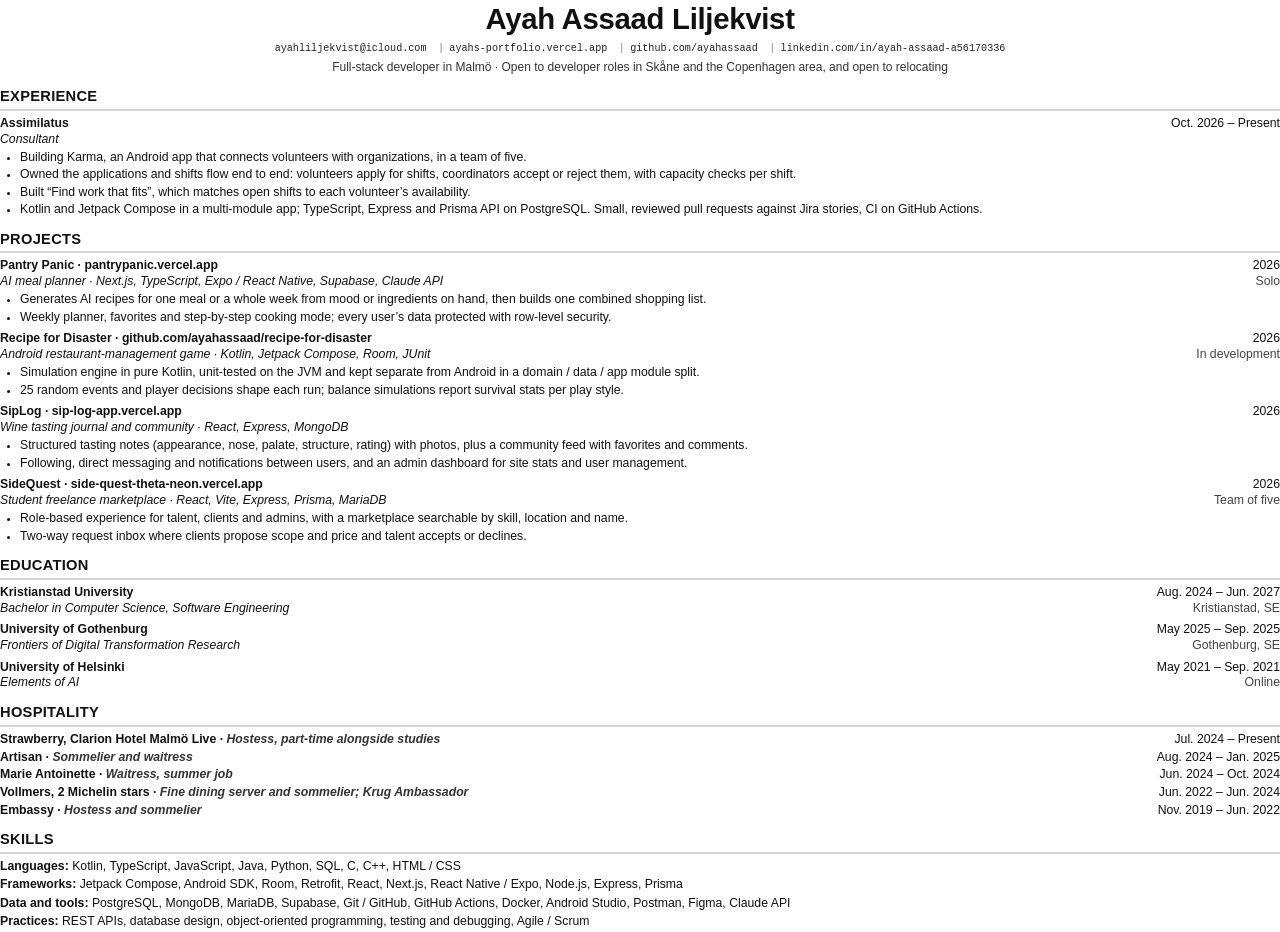
==== cv/cv.html @ b3621c0b "Update the CV: add Assimilatus, Karma and Recipe for Disaster, match the site, fit on one page" ====
<!DOCTYPE html>
<!-- Source for assets/Ayah-Liljekvist-CV.pdf. Edit this file, then run
     cv/build.sh to regenerate the PDF. -->
<html lang="en">
<meta charset="utf-8">
<title>Ayah Assaad Liljekvist · CV</title>
<style>
  @page { size: A4; margin: 11mm 14mm 10mm; }
  * { box-sizing: border-box; }
  body { margin: 0; font-family: "Helvetica Neue", Helvetica, Arial, sans-serif; font-size: 9.2pt; line-height: 1.28; color: #111; }
  a { color: inherit; text-decoration: none; }
  h1 { margin: 0; text-align: center; font-size: 22pt; font-weight: 700; letter-spacing: -.01em; }
  .contact { margin-top: 4pt; text-align: center; font-family: Menlo, "SF Mono", monospace; font-size: 7.6pt; white-space: nowrap; color: #222; }
  .contact span + span::before { content: "|"; margin: 0 4pt; color: #888; }
  .tagline { margin-top: 3pt; text-align: center; font-size: 9pt; color: #333; }
  h2 { margin: 9pt 0 4pt; padding-bottom: 2pt; border-bottom: 2.2pt solid #d5d5d5; font-size: 11pt; font-weight: 700; text-transform: uppercase; letter-spacing: .02em; }
  .entry { margin-bottom: 4.5pt; break-inside: avoid; }
  .row { display: flex; justify-content: space-between; gap: 12pt; }
  .row .l { font-weight: 700; }
  .row .r { white-space: nowrap; }
  .row.sub .l { font-weight: 400; font-style: italic; }
  .row.sub .r { color: #444; }
  ul { margin: 2pt 0 0; padding-left: 15pt; }
  li { margin-bottom: 1.2pt; }
  li::marker { font-size: 8pt; }
  .compact .row { margin-bottom: 1.5pt; }
  .compact .l b { font-weight: 700; }
  .compact .l i { color: #333; }
  .skills p { margin: 0 0 2pt; }
  .skills b { font-weight: 700; }
</style>

<h1>Ayah Assaad Liljekvist</h1>
<div class="contact">
  <span><a href="mailto:ayahliljekvist@icloud.com">ayahliljekvist@icloud.com</a></span>
  <span><a href="https://ayahs-portfolio.vercel.app">ayahs-portfolio.vercel.app</a></span>
  <span><a href="https://github.com/ayahassaad">github.com/ayahassaad</a></span>
  <span><a href="https://www.linkedin.com/in/ayah-assaad-a56170336/">linkedin.com/in/ayah-assaad-a56170336</a></span>
</div>
<div class="tagline">Full-stack developer in Malmö · Open to developer roles in Skåne and the Copenhagen area, and open to relocating</div>

<h2>Experience</h2>
<div class="entry">
  <div class="row"><span class="l">Assimilatus</span><span class="r">Oct. 2026 – Present</span></div>
  <div class="row sub"><span class="l">Consultant</span><span class="r"></span></div>
  <ul>
    <li>Building Karma, an Android app that connects volunteers with organizations, in a team of five.</li>
    <li>Owned the applications and shifts flow end to end: volunteers apply for shifts, coordinators accept or reject them, with capacity checks per shift.</li>
    <li>Built “Find work that fits”, which matches open shifts to each volunteer’s availability.</li>
    <li>Kotlin and Jetpack Compose in a multi-module app; TypeScript, Express and Prisma API on PostgreSQL. Small, reviewed pull requests against Jira stories, CI on GitHub Actions.</li>
  </ul>
</div>

<h2>Projects</h2>
<div class="entry">
  <div class="row"><span class="l">Pantry Panic · <a href="https://pantrypanic.vercel.app">pantrypanic.vercel.app</a></span><span class="r">2026</span></div>
  <div class="row sub"><span class="l">AI meal planner · Next.js, TypeScript, Expo / React Native, Supabase, Claude API</span><span class="r">Solo</span></div>
  <ul>
    <li>Generates AI recipes for one meal or a whole week from mood or ingredients on hand, then builds one combined shopping list.</li>
    <li>Weekly planner, favorites and step-by-step cooking mode; every user’s data protected with row-level security.</li>
  </ul>
</div>
<div class="entry">
  <div class="row"><span class="l">Recipe for Disaster · <a href="https://github.com/ayahassaad/recipe-for-disaster">github.com/ayahassaad/recipe-for-disaster</a></span><span class="r">2026</span></div>
  <div class="row sub"><span class="l">Android restaurant-management game · Kotlin, Jetpack Compose, Room, JUnit</span><span class="r">In development</span></div>
  <ul>
    <li>Simulation engine in pure Kotlin, unit-tested on the JVM and kept separate from Android in a domain / data / app module split.</li>
    <li>25 random events and player decisions shape each run; balance simulations report survival stats per play style.</li>
  </ul>
</div>
<div class="entry">
  <div class="row"><span class="l">SipLog · <a href="https://sip-log-app.vercel.app">sip-log-app.vercel.app</a></span><span class="r">2026</span></div>
  <div class="row sub"><span class="l">Wine tasting journal and community · React, Express, MongoDB</span><span class="r"></span></div>
  <ul>
    <li>Structured tasting notes (appearance, nose, palate, structure, rating) with photos, plus a community feed with favorites and comments.</li>
    <li>Following, direct messaging and notifications between users, and an admin dashboard for site stats and user management.</li>
  </ul>
</div>
<div class="entry">
  <div class="row"><span class="l">SideQuest · <a href="https://side-quest-theta-neon.vercel.app">side-quest-theta-neon.vercel.app</a></span><span class="r">2026</span></div>
  <div class="row sub"><span class="l">Student freelance marketplace · React, Vite, Express, Prisma, MariaDB</span><span class="r">Team of five</span></div>
  <ul>
    <li>Role-based experience for talent, clients and admins, with a marketplace searchable by skill, location and name.</li>
    <li>Two-way request inbox where clients propose scope and price and talent accepts or declines.</li>
  </ul>
</div>

<h2>Education</h2>
<div class="entry">
  <div class="row"><span class="l">Kristianstad University</span><span class="r">Aug. 2024 – Jun. 2027</span></div>
  <div class="row sub"><span class="l">Bachelor in Computer Science, Software Engineering</span><span class="r">Kristianstad, SE</span></div>
</div>
<div class="entry">
  <div class="row"><span class="l">University of Gothenburg</span><span class="r">May 2025 – Sep. 2025</span></div>
  <div class="row sub"><span class="l">Frontiers of Digital Transformation Research</span><span class="r">Gothenburg, SE</span></div>
</div>
<div class="entry">
  <div class="row"><span class="l">University of Helsinki</span><span class="r">May 2021 – Sep. 2021</span></div>
  <div class="row sub"><span class="l">Elements of AI</span><span class="r">Online</span></div>
</div>

<h2>Hospitality</h2>
<div class="entry compact">
  <div class="row"><span class="l"><b>Strawberry, Clarion Hotel Malmö Live</b> · <i>Hostess, part-time alongside studies</i></span><span class="r">Jul. 2024 – Present</span></div>
  <div class="row"><span class="l"><b>Artisan</b> · <i>Sommelier and waitress</i></span><span class="r">Aug. 2024 – Jan. 2025</span></div>
  <div class="row"><span class="l"><b>Marie Antoinette</b> · <i>Waitress, summer job</i></span><span class="r">Jun. 2024 – Oct. 2024</span></div>
  <div class="row"><span class="l"><b>Vollmers, 2 Michelin stars</b> · <i>Fine dining server and sommelier; Krug Ambassador</i></span><span class="r">Jun. 2022 – Jun. 2024</span></div>
  <div class="row"><span class="l"><b>Embassy</b> · <i>Hostess and sommelier</i></span><span class="r">Nov. 2019 – Jun. 2022</span></div>
</div>

<h2>Skills</h2>
<div class="skills">
  <p><b>Languages:</b> Kotlin, TypeScript, JavaScript, Java, Python, SQL, C, C++, HTML / CSS</p>
  <p><b>Frameworks:</b> Jetpack Compose, Android SDK, Room, Retrofit, React, Next.js, React Native / Expo, Node.js, Express, Prisma</p>
  <p><b>Data and tools:</b> PostgreSQL, MongoDB, MariaDB, Supabase, Git / GitHub, GitHub Actions, Docker, Android Studio, Postman, Figma, Claude API</p>
  <p><b>Practices:</b> REST APIs, database design, object-oriented programming, testing and debugging, Agile / Scrum</p>
</div>
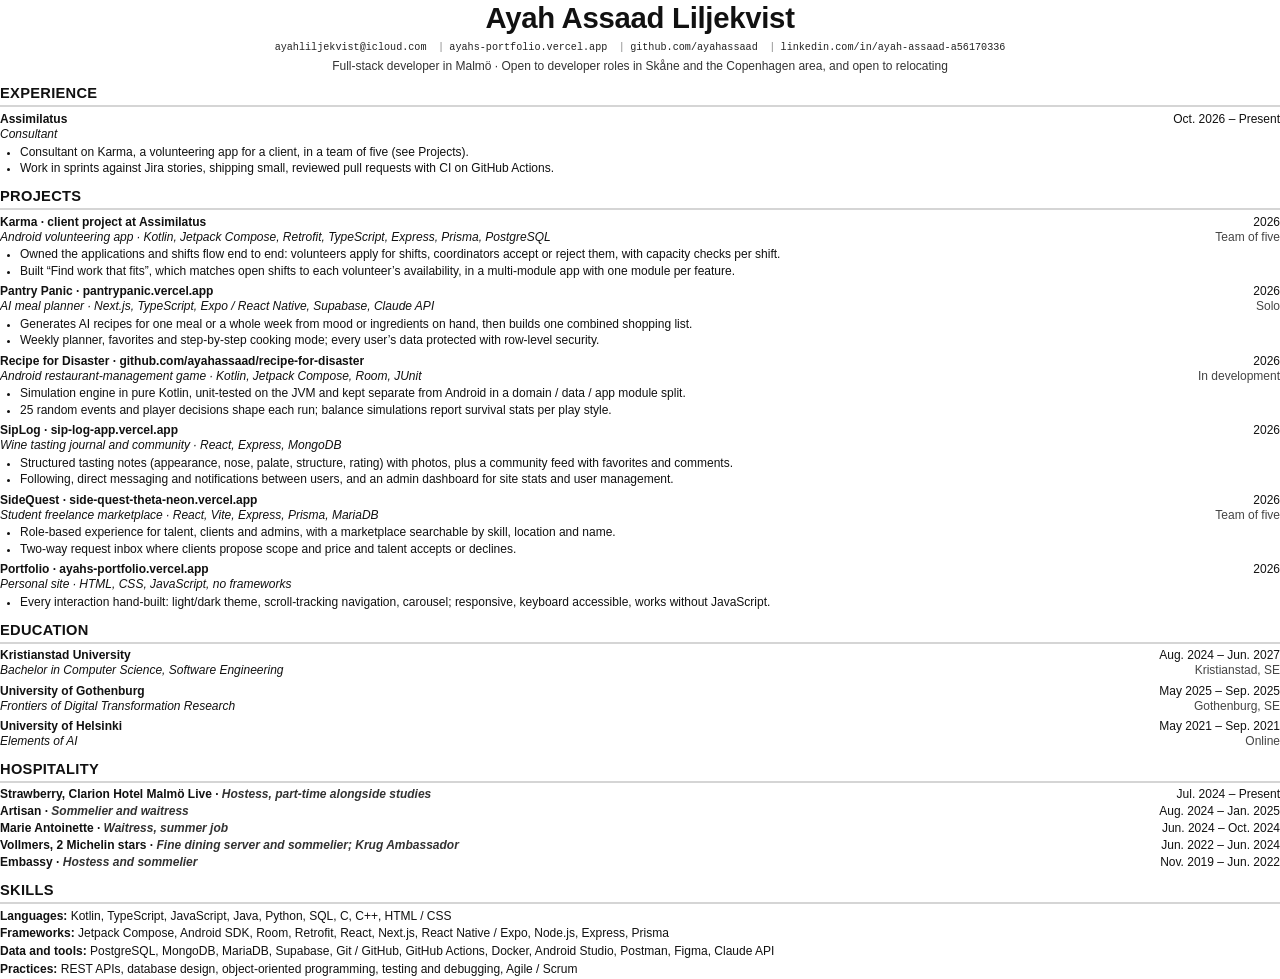
==== commit e4d72190: "CV: add Karma and the portfolio as projects, ranked most to least impressive" ====
--- a/cv/cv.html
+++ b/cv/cv.html
@@ -7,14 +7,14 @@
 <style>
   @page { size: A4; margin: 11mm 14mm 10mm; }
   * { box-sizing: border-box; }
-  body { margin: 0; font-family: "Helvetica Neue", Helvetica, Arial, sans-serif; font-size: 9.2pt; line-height: 1.28; color: #111; }
+  body { margin: 0; font-family: "Helvetica Neue", Helvetica, Arial, sans-serif; font-size: 9pt; line-height: 1.25; color: #111; }
   a { color: inherit; text-decoration: none; }
   h1 { margin: 0; text-align: center; font-size: 22pt; font-weight: 700; letter-spacing: -.01em; }
   .contact { margin-top: 4pt; text-align: center; font-family: Menlo, "SF Mono", monospace; font-size: 7.6pt; white-space: nowrap; color: #222; }
   .contact span + span::before { content: "|"; margin: 0 4pt; color: #888; }
   .tagline { margin-top: 3pt; text-align: center; font-size: 9pt; color: #333; }
-  h2 { margin: 9pt 0 4pt; padding-bottom: 2pt; border-bottom: 2.2pt solid #d5d5d5; font-size: 11pt; font-weight: 700; text-transform: uppercase; letter-spacing: .02em; }
-  .entry { margin-bottom: 4.5pt; break-inside: avoid; }
+  h2 { margin: 8pt 0 3.5pt; padding-bottom: 2pt; border-bottom: 2.2pt solid #d5d5d5; font-size: 11pt; font-weight: 700; text-transform: uppercase; letter-spacing: .02em; }
+  .entry { margin-bottom: 4pt; break-inside: avoid; }
   .row { display: flex; justify-content: space-between; gap: 12pt; }
   .row .l { font-weight: 700; }
   .row .r { white-space: nowrap; }
@@ -44,14 +44,20 @@
   <div class="row"><span class="l">Assimilatus</span><span class="r">Oct. 2026 – Present</span></div>
   <div class="row sub"><span class="l">Consultant</span><span class="r"></span></div>
   <ul>
-    <li>Building Karma, an Android app that connects volunteers with organizations, in a team of five.</li>
-    <li>Owned the applications and shifts flow end to end: volunteers apply for shifts, coordinators accept or reject them, with capacity checks per shift.</li>
-    <li>Built “Find work that fits”, which matches open shifts to each volunteer’s availability.</li>
-    <li>Kotlin and Jetpack Compose in a multi-module app; TypeScript, Express and Prisma API on PostgreSQL. Small, reviewed pull requests against Jira stories, CI on GitHub Actions.</li>
+    <li>Consultant on Karma, a volunteering app for a client, in a team of five (see Projects).</li>
+    <li>Work in sprints against Jira stories, shipping small, reviewed pull requests with CI on GitHub Actions.</li>
   </ul>
 </div>
 
 <h2>Projects</h2>
+<div class="entry">
+  <div class="row"><span class="l">Karma · client project at Assimilatus</span><span class="r">2026</span></div>
+  <div class="row sub"><span class="l">Android volunteering app · Kotlin, Jetpack Compose, Retrofit, TypeScript, Express, Prisma, PostgreSQL</span><span class="r">Team of five</span></div>
+  <ul>
+    <li>Owned the applications and shifts flow end to end: volunteers apply for shifts, coordinators accept or reject them, with capacity checks per shift.</li>
+    <li>Built “Find work that fits”, which matches open shifts to each volunteer’s availability, in a multi-module app with one module per feature.</li>
+  </ul>
+</div>
 <div class="entry">
   <div class="row"><span class="l">Pantry Panic · <a href="https://pantrypanic.vercel.app">pantrypanic.vercel.app</a></span><span class="r">2026</span></div>
   <div class="row sub"><span class="l">AI meal planner · Next.js, TypeScript, Expo / React Native, Supabase, Claude API</span><span class="r">Solo</span></div>
@@ -85,6 +91,13 @@
   </ul>
 </div>
 
+<div class="entry">
+  <div class="row"><span class="l">Portfolio · <a href="https://ayahs-portfolio.vercel.app">ayahs-portfolio.vercel.app</a></span><span class="r">2026</span></div>
+  <div class="row sub"><span class="l">Personal site · HTML, CSS, JavaScript, no frameworks</span><span class="r"></span></div>
+  <ul>
+    <li>Every interaction hand-built: light/dark theme, scroll-tracking navigation, carousel; responsive, keyboard accessible, works without JavaScript.</li>
+  </ul>
+</div>
 <h2>Education</h2>
 <div class="entry">
   <div class="row"><span class="l">Kristianstad University</span><span class="r">Aug. 2024 – Jun. 2027</span></div>
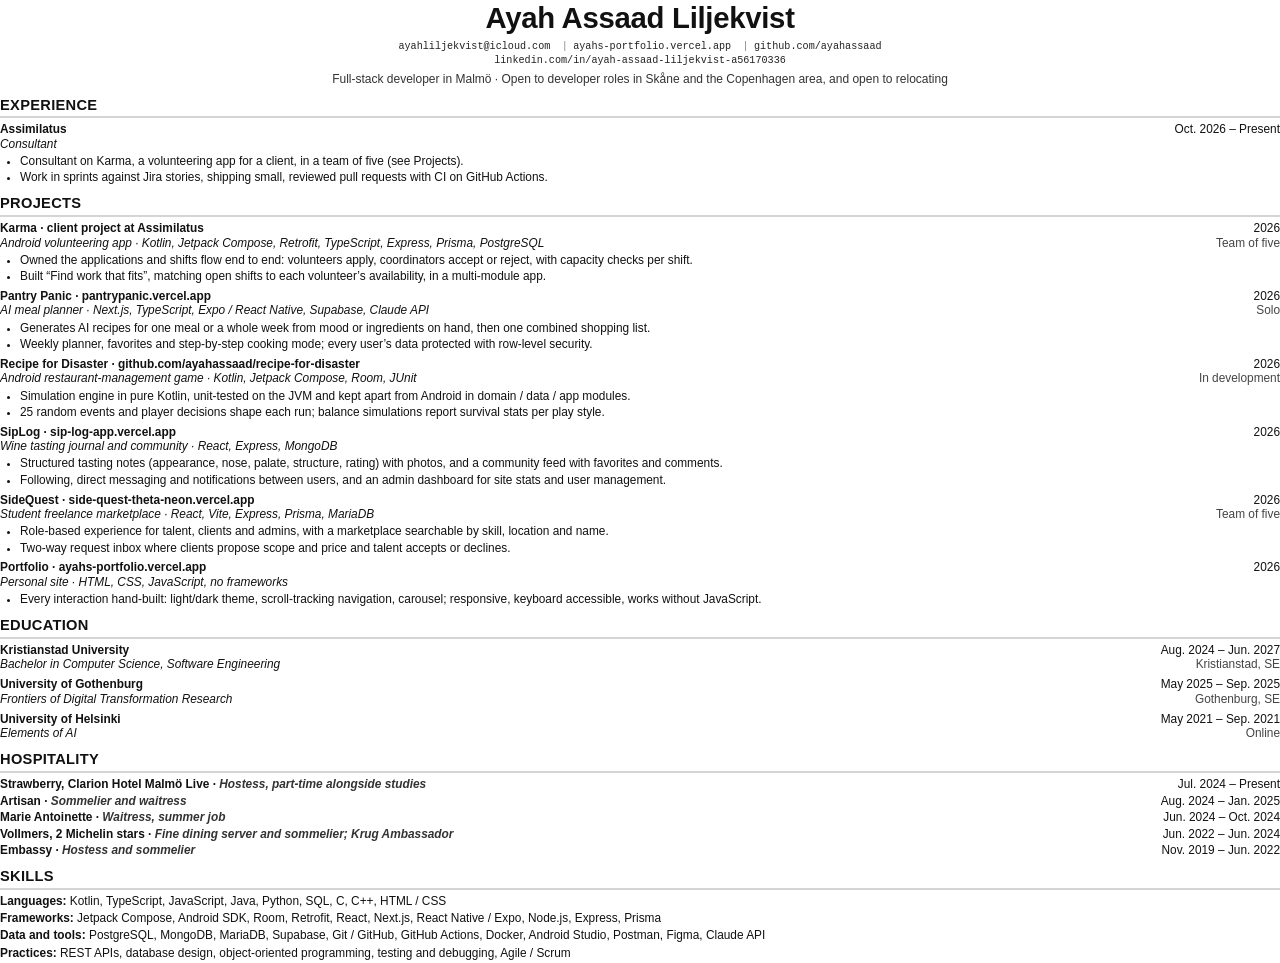
==== commit c6df95b8: "Update LinkedIn link to the new profile URL on the site and CV" ====
--- a/cv/cv.html
+++ b/cv/cv.html
@@ -5,15 +5,16 @@
 <meta charset="utf-8">
 <title>Ayah Assaad Liljekvist · CV</title>
 <style>
-  @page { size: A4; margin: 11mm 14mm 10mm; }
+  @page { size: A4; margin: 10mm 14mm 8mm; }
   * { box-sizing: border-box; }
-  body { margin: 0; font-family: "Helvetica Neue", Helvetica, Arial, sans-serif; font-size: 9pt; line-height: 1.25; color: #111; }
+  body { margin: 0; font-family: "Helvetica Neue", Helvetica, Arial, sans-serif; font-size: 8.9pt; line-height: 1.23; color: #111; }
   a { color: inherit; text-decoration: none; }
   h1 { margin: 0; text-align: center; font-size: 22pt; font-weight: 700; letter-spacing: -.01em; }
   .contact { margin-top: 4pt; text-align: center; font-family: Menlo, "SF Mono", monospace; font-size: 7.6pt; white-space: nowrap; color: #222; }
+  .contact-2 { margin-top: 1pt; }
   .contact span + span::before { content: "|"; margin: 0 4pt; color: #888; }
   .tagline { margin-top: 3pt; text-align: center; font-size: 9pt; color: #333; }
-  h2 { margin: 8pt 0 3.5pt; padding-bottom: 2pt; border-bottom: 2.2pt solid #d5d5d5; font-size: 11pt; font-weight: 700; text-transform: uppercase; letter-spacing: .02em; }
+  h2 { margin: 7pt 0 3pt; padding-bottom: 2pt; border-bottom: 2.2pt solid #d5d5d5; font-size: 11pt; font-weight: 700; text-transform: uppercase; letter-spacing: .02em; }
   .entry { margin-bottom: 4pt; break-inside: avoid; }
   .row { display: flex; justify-content: space-between; gap: 12pt; }
   .row .l { font-weight: 700; }
@@ -35,7 +36,9 @@
   <span><a href="mailto:ayahliljekvist@icloud.com">ayahliljekvist@icloud.com</a></span>
   <span><a href="https://ayahs-portfolio.vercel.app">ayahs-portfolio.vercel.app</a></span>
   <span><a href="https://github.com/ayahassaad">github.com/ayahassaad</a></span>
-  <span><a href="https://www.linkedin.com/in/ayah-assaad-a56170336/">linkedin.com/in/ayah-assaad-a56170336</a></span>
+</div>
+<div class="contact contact-2">
+  <span><a href="https://www.linkedin.com/in/ayah-assaad-liljekvist-a56170336/">linkedin.com/in/ayah-assaad-liljekvist-a56170336</a></span>
 </div>
 <div class="tagline">Full-stack developer in Malmö · Open to developer roles in Skåne and the Copenhagen area, and open to relocating</div>
 
@@ -54,15 +57,15 @@
   <div class="row"><span class="l">Karma · client project at Assimilatus</span><span class="r">2026</span></div>
   <div class="row sub"><span class="l">Android volunteering app · Kotlin, Jetpack Compose, Retrofit, TypeScript, Express, Prisma, PostgreSQL</span><span class="r">Team of five</span></div>
   <ul>
-    <li>Owned the applications and shifts flow end to end: volunteers apply for shifts, coordinators accept or reject them, with capacity checks per shift.</li>
-    <li>Built “Find work that fits”, which matches open shifts to each volunteer’s availability, in a multi-module app with one module per feature.</li>
+    <li>Owned the applications and shifts flow end to end: volunteers apply, coordinators accept or reject, with capacity checks per shift.</li>
+    <li>Built “Find work that fits”, matching open shifts to each volunteer’s availability, in a multi-module app.</li>
   </ul>
 </div>
 <div class="entry">
   <div class="row"><span class="l">Pantry Panic · <a href="https://pantrypanic.vercel.app">pantrypanic.vercel.app</a></span><span class="r">2026</span></div>
   <div class="row sub"><span class="l">AI meal planner · Next.js, TypeScript, Expo / React Native, Supabase, Claude API</span><span class="r">Solo</span></div>
   <ul>
-    <li>Generates AI recipes for one meal or a whole week from mood or ingredients on hand, then builds one combined shopping list.</li>
+    <li>Generates AI recipes for one meal or a whole week from mood or ingredients on hand, then one combined shopping list.</li>
     <li>Weekly planner, favorites and step-by-step cooking mode; every user’s data protected with row-level security.</li>
   </ul>
 </div>
@@ -70,7 +73,7 @@
   <div class="row"><span class="l">Recipe for Disaster · <a href="https://github.com/ayahassaad/recipe-for-disaster">github.com/ayahassaad/recipe-for-disaster</a></span><span class="r">2026</span></div>
   <div class="row sub"><span class="l">Android restaurant-management game · Kotlin, Jetpack Compose, Room, JUnit</span><span class="r">In development</span></div>
   <ul>
-    <li>Simulation engine in pure Kotlin, unit-tested on the JVM and kept separate from Android in a domain / data / app module split.</li>
+    <li>Simulation engine in pure Kotlin, unit-tested on the JVM and kept apart from Android in domain / data / app modules.</li>
     <li>25 random events and player decisions shape each run; balance simulations report survival stats per play style.</li>
   </ul>
 </div>
@@ -78,7 +81,7 @@
   <div class="row"><span class="l">SipLog · <a href="https://sip-log-app.vercel.app">sip-log-app.vercel.app</a></span><span class="r">2026</span></div>
   <div class="row sub"><span class="l">Wine tasting journal and community · React, Express, MongoDB</span><span class="r"></span></div>
   <ul>
-    <li>Structured tasting notes (appearance, nose, palate, structure, rating) with photos, plus a community feed with favorites and comments.</li>
+    <li>Structured tasting notes (appearance, nose, palate, structure, rating) with photos, and a community feed with favorites and comments.</li>
     <li>Following, direct messaging and notifications between users, and an admin dashboard for site stats and user management.</li>
   </ul>
 </div>
